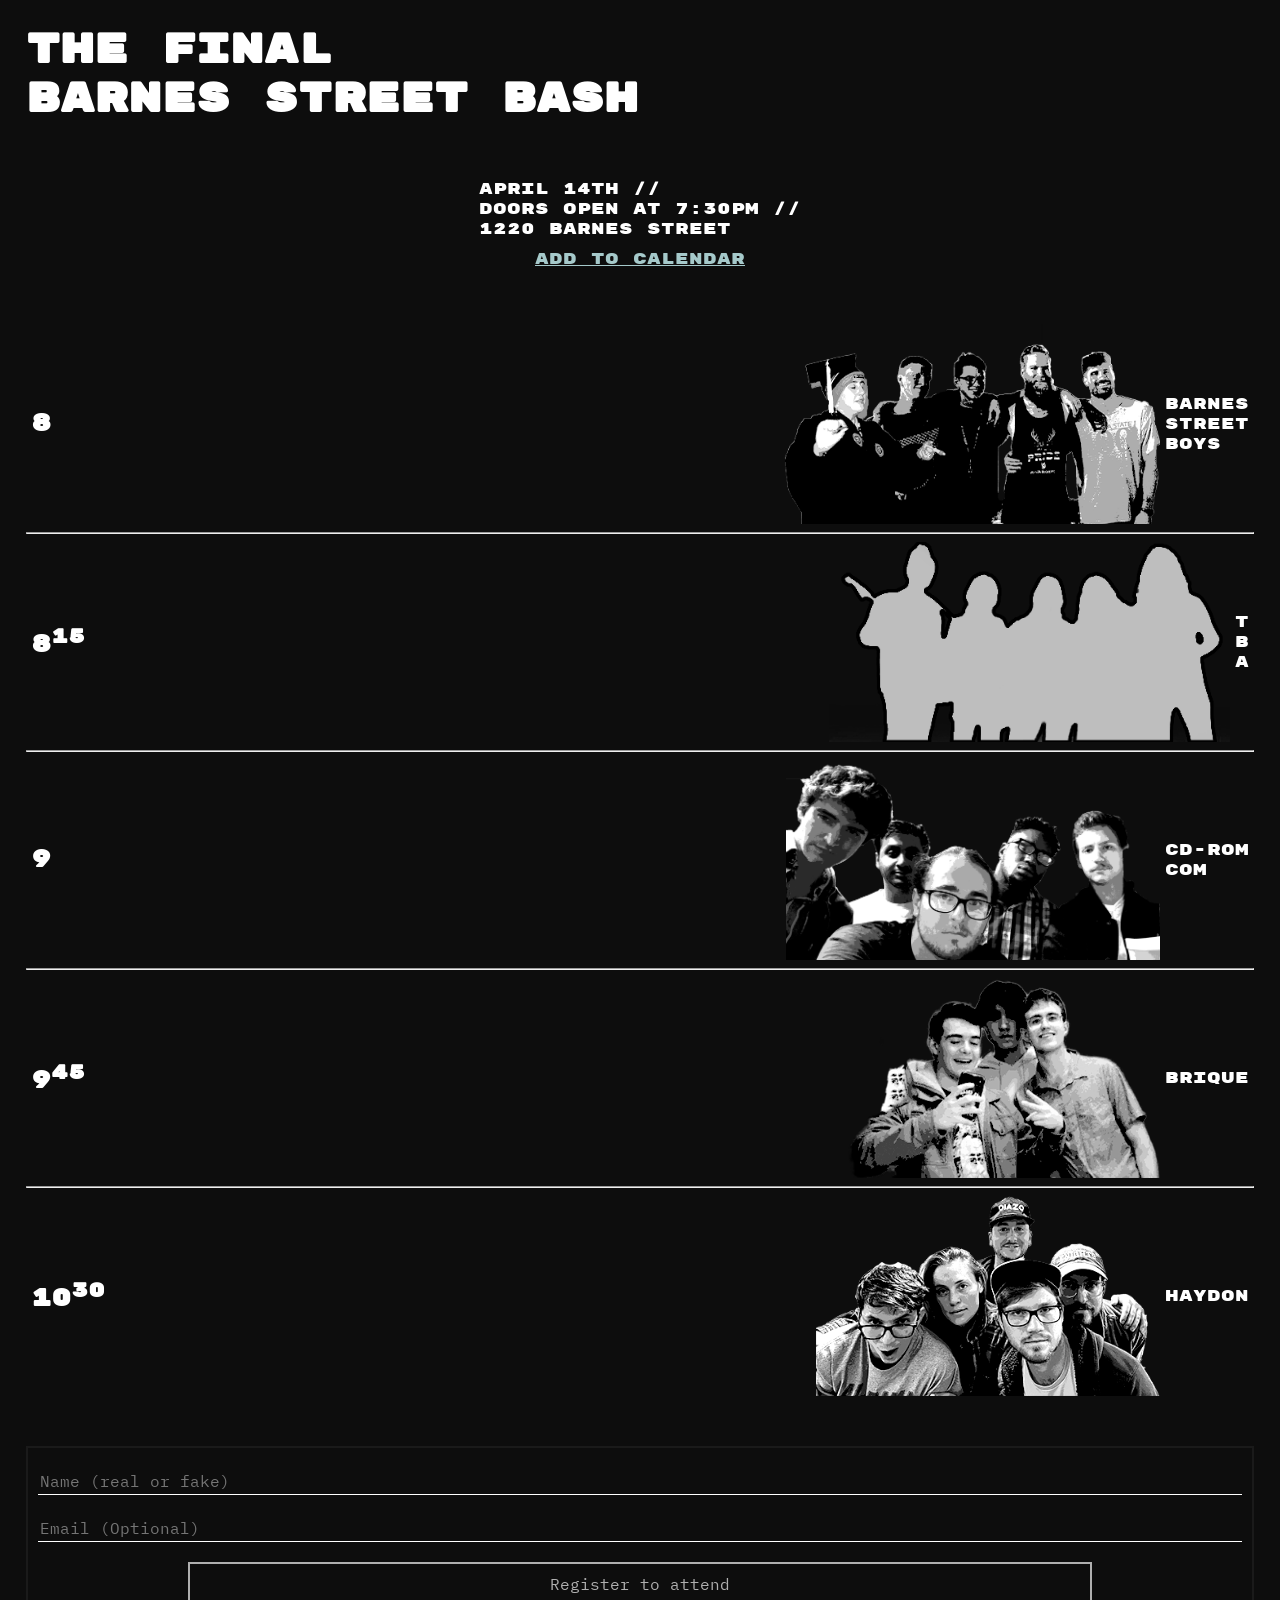
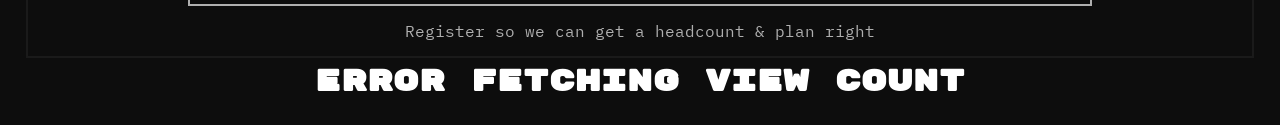
==== docs/index.html @ 0fb62753 "remove guests pane" ====
<html>
    <head>
        <link rel="stylesheet" href="index2.css">
        <meta name="viewport" content="width=device-width, initial-scale=1, maximum-scale=1"/>
        <meta property="og:title" content="Final Barnes Street Bash" />
        <meta property="og:description" content="Apr 14, 7:30PM" />
        <meta property="og:image" content="https://garrepi.dev/bstb3/res/og-image2.png" />
    </head>
    <body>
        <h1>
            The Final<br>
            Barnes Street Bash
        </h1>

        <div class="v-flex mt5">
            <p>April 14th //<br> Doors Open at 7:30pm //<br>1220 Barnes Street</p>
            <p><a href="./res/event.ics">Add to Calendar</a></p>
        </div>

        <div class="bands-list mt5">
            <div class="h-flex">
                <p class="band-time">8</p>
                <div class="band-card">
                    <img src="./res/band-images/bstb.png" alt="barnes street image">
                    <div class="v-flex">
                        <p>Barnes<br>Street<br>Boys</p>
                    </div>
                </div>
            </div>

            <hr class="dotted">


            <div class="h-flex">
                <p class="band-time">8<sup>15</sup></p>
                <div class="band-card">
                    <img src="./res/band-images/tba.png" alt="tba image">
                    <div class="v-flex">
                        <p>T<br>B<br>A</p>
                    </div>
                </div>
            </div>

            <hr class="dotted">

            <div class="h-flex">
                <p class="band-time">9</p>
                <div class="band-card">
                    <img src="./res/band-images/cd-rom-com.png" alt="cdromcom image">
                    <p>CD-ROM<br>COM</p>
                </div>
            </div>

            <hr class="dotted">

            <div class="h-flex">
                <p class="band-time">9<sup>45</sup></p>
                <div class="band-card">
                    <img src="./res/band-images/brique.png" alt="brique image">
                    <p>Brique</p>
                </div>
            </div>

            <hr class="dotted">

            <div class="h-flex">
                <p class="band-time">10<sup>30</sup></p>
                <div class="band-card">
                    <img src="./res/band-images/haydon.png" alt="haydon image">
                    <p>Haydon</p>
                </div>
            </div>
        </div>

        <div id="input-pane" class="v-flex mt5">
            <input class="w-100 text-input" type="text" id="name" name="name" onkeyup="poll_registration_status()" placeholder="Name (real or fake)">
            <input class="w-100 text-input" type="text" id="email" name="email" onkeyup="poll_registration_status()" placeholder="Email (Optional)">
            <input id="register-button" class="w-75 button" type="submit" value="Register to attend" onClick="register()">
            <p>Register so we can get a headcount &amp; plan right</p>
        </div>

        <h2 id="view-count" class="w-100"></h2>
        <script src="index.js"></script> 
    </body>
</html>
---- docs/index2.css ----
:root {
    --fake-black: hsl(0, 0%, 5%);
    --blue: #A5C9CA;
    --red: #cd5c5c;
    --white: #afafaf;
    --clear: rgba(0, 0, 0, 0);
    --form-bg: hsl(0, 0%, 14%);
    --form-border: hsl(0, 0%, 10%);
}

@font-face {
  font-family: "RubikMonoOne-Regular";
  src: url('./res/RubikMonoOne-Regular.ttf') format('truetype');
}
@font-face {
  font-family: "IBM Plex Mono";
  src: url('./res/IBMPlexMono-Regular.ttf') format('truetype');
}

.mt5 {
    margin-top: 50px;
}
.h-flex {
    display: flex;
    flex-direction: row;
    align-items: center;
    justify-content: space-between;
    flex-wrap: wrap;
}
.v-flex {
    display: flex;
    flex-direction: column;
    align-items: center;
    justify-content: space-between;
}
.w-100 {
    width: 100%;
}
.w-75 {
    width: 75%;
}
.m1 {
    margin: 1%;
}
ul {
    list-style: none;
}
p {
    margin: 5px;
    font-size: 1em;
    font-family: 'RubikMonoOne-Regular', sans-serif;
    overflow: hidden;
}
.disclaimer {
    margin-top: 25px;
    font-family: 'IBM Plex Mono', monospace;
    color: var(--red);
}
a {
    color: var(--blue);
}
h1 {
    font-size: 2.5em;
    font-weight: regular;
    font-family: 'RubikMonoOne-Regular', sans-serif;
}
h2 {
    text-align: center;
    font-size: 1.875em;
    font-style: bold;
    font-family: 'RubikMonoOne-Regular', sans-serif;
}
h3 {
    text-align: center;
    font-weight: normal;
    font-family: "IBM Plex Mono", monospace;
}
.divider {
    border: 1px white;
}

.band-card {
    display: flex;
    align-items: center;
    justify-content: flex-end;
}
.band-card img {
    height: min(20vw, 200px);
}
.band-time {
    font-weight: bold;
    font-size: 1.5em;
}

#guest-count {
    margin-bottom: 0px;
}

#view-count {
    margin-top: 5px;
}

body {
    font-size: 100%;
    font-family: sans-serif;
    background-color: var(--fake-black);
    color: white;
    margin: 2%;
}
.button {
    font-family: "IBM Plex Mono", monospace;
    text-align: center;
    font-size: 1em;
    margin: 10px;
    padding: 10px;
    border: 2px solid var(--white);
    color: var(--white);
    background: var(--clear);
}

#input-pane {
    border: 2px solid var(--form-border);
    padding: 10px;
}
#input-pane p {
    font-family: "IBM Plex Mono", monospace;
    color: var(--white);
}

.text-input {
    font-size: 1em;
    line-height: 1.5;
    color: var(--white);
    background: var(--clear);
    margin: 10px 0px 10px 0px;
    font-family: "IBM Plex Mono", monospace;
    border-top-style: hidden;
    border-right-style: hidden;
    border-left-style: hidden;
    border-bottom-style: groove;
    border-bottom: solid white 1px;
    border-radius: 0;
}

.checkbox {
    font-family: "IBM Plex Mono", monospace;
}
.guests-grid {
    display: grid;
    grid-template-columns: repeat(3, minmax(0, 1fr) );
}
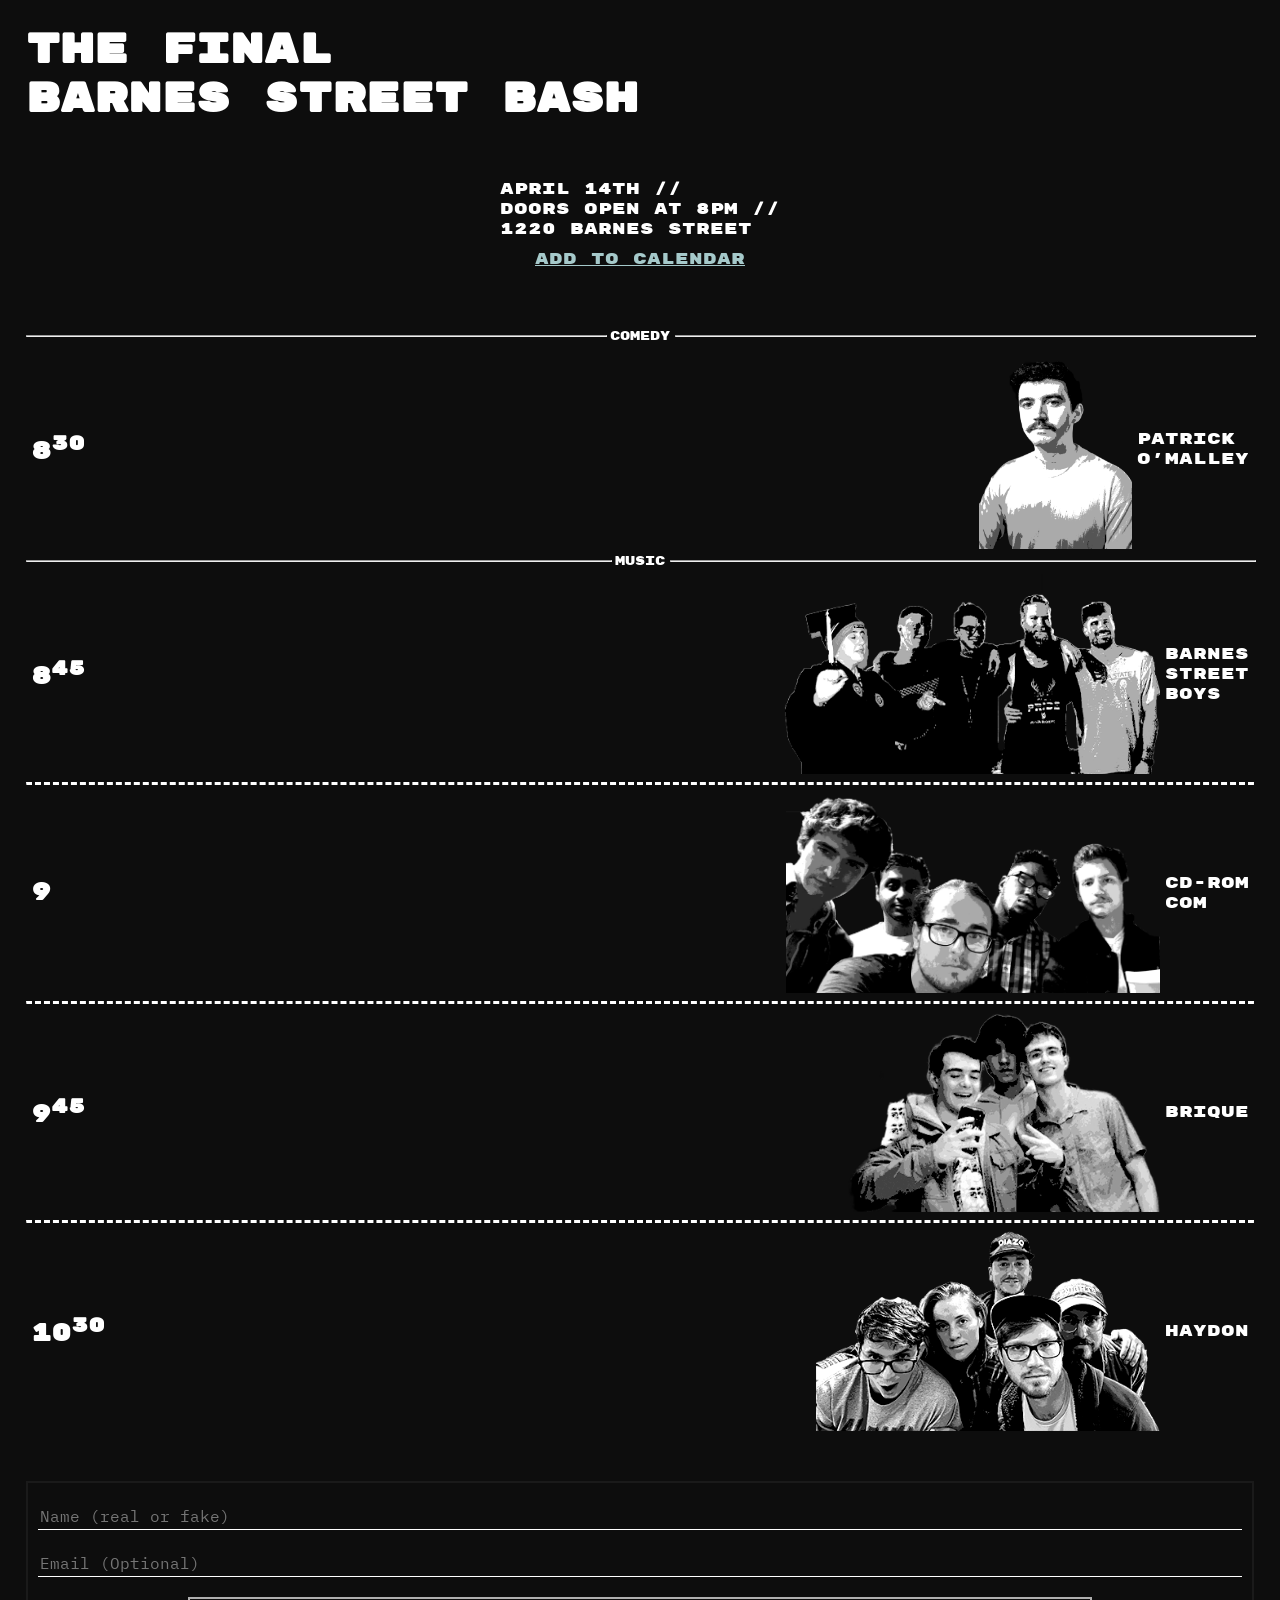
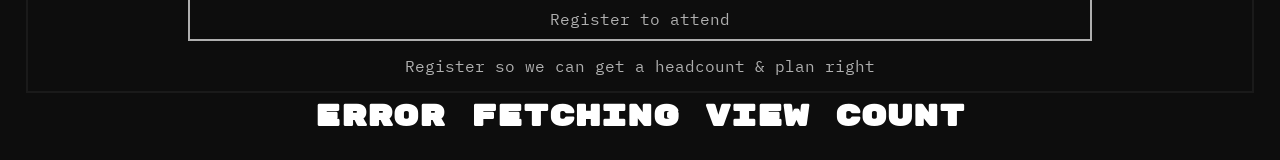
==== commit 3f4f2d79: "add patrick to the website" ====
--- a/docs/index.html
+++ b/docs/index.html
@@ -1,10 +1,10 @@
 <html>
     <head>
-        <link rel="stylesheet" href="index2.css">
+        <link rel="stylesheet" href="index3.css">
         <meta name="viewport" content="width=device-width, initial-scale=1, maximum-scale=1"/>
         <meta property="og:title" content="Final Barnes Street Bash" />
-        <meta property="og:description" content="Apr 14, 7:30PM" />
-        <meta property="og:image" content="https://garrepi.dev/bstb3/res/og-image2.png" />
+        <meta property="og:description" content="Apr 14, 8PM" />
+        <meta property="og:image" content="https://garrepi.dev/bstb3/res/og-image3.png" />
     </head>
     <body>
         <h1>
@@ -13,30 +13,37 @@
         </h1>
 
         <div class="v-flex mt5">
-            <p>April 14th //<br> Doors Open at 7:30pm //<br>1220 Barnes Street</p>
+            <p>April 14th //<br> Doors Open at 8pm //<br>1220 Barnes Street</p>
             <p><a href="./res/event.ics">Add to Calendar</a></p>
         </div>
 
-        <div class="bands-list mt5">
+        <div class="mt5">
+            <div class="section-header">
+                <hr>
+                <p>Comedy</p>
+                <hr>
+            </div>
             <div class="h-flex">
-                <p class="band-time">8</p>
+                <p class="band-time">8<sup>30</sup></p>
+               <div class="band-card">
+                   <img src="./res/band-images/patrick.png" alt="patrick image">
+                   <div class="v-flex">
+                       <p>Patrick<br>O'Malley</p>
+                   </div>
+               </div>
+            </div>
+
+            <div class="section-header">
+                <hr>
+                <p>Music</p>
+                <hr>
+            </div>
+            <div class="h-flex">
+                <p class="band-time">8<sup>45</sup></p>
                 <div class="band-card">
                     <img src="./res/band-images/bstb.png" alt="barnes street image">
                     <div class="v-flex">
                         <p>Barnes<br>Street<br>Boys</p>
-                    </div>
-                </div>
-            </div>
-
-            <hr class="dotted">
-
-
-            <div class="h-flex">
-                <p class="band-time">8<sup>15</sup></p>
-                <div class="band-card">
-                    <img src="./res/band-images/tba.png" alt="tba image">
-                    <div class="v-flex">
-                        <p>T<br>B<br>A</p>
                     </div>
                 </div>
             </div>
--- a/docs/index3.css
+++ b/docs/index3.css
@@ -0,0 +1,167 @@
+:root {
+    --fake-black: hsl(0, 0%, 5%);
+    --blue: #A5C9CA;
+    --red: #cd5c5c;
+    --white: #afafaf;
+    --clear: rgba(0, 0, 0, 0);
+    --form-bg: hsl(0, 0%, 14%);
+    --form-border: hsl(0, 0%, 10%);
+}
+
+@font-face {
+  font-family: "RubikMonoOne-Regular";
+  src: url('./res/RubikMonoOne-Regular.ttf') format('truetype');
+}
+@font-face {
+  font-family: "IBM Plex Mono";
+  src: url('./res/IBMPlexMono-Regular.ttf') format('truetype');
+}
+
+.mt5 {
+    margin-top: 50px;
+}
+.h-flex {
+    display: flex;
+    flex-direction: row;
+    align-items: center;
+    justify-content: space-between;
+    flex-wrap: wrap;
+}
+.v-flex {
+    display: flex;
+    flex-direction: column;
+    align-items: center;
+    justify-content: space-between;
+}
+.w-100 {
+    width: 100%;
+}
+.w-75 {
+    width: 75%;
+}
+.m1 {
+    margin: 1%;
+}
+ul {
+    list-style: none;
+}
+p {
+    margin: 5px;
+    font-size: 1em;
+    font-family: 'RubikMonoOne-Regular', sans-serif;
+    overflow: hidden;
+}
+.disclaimer {
+    margin-top: 25px;
+    font-family: 'IBM Plex Mono', monospace;
+    color: var(--red);
+}
+a {
+    color: var(--blue);
+}
+h1 {
+    font-size: 2.5em;
+    font-weight: regular;
+    font-family: 'RubikMonoOne-Regular', sans-serif;
+}
+h2 {
+    text-align: center;
+    font-size: 1.875em;
+    font-style: bold;
+    font-family: 'RubikMonoOne-Regular', sans-serif;
+}
+h3 {
+    text-align: center;
+    font-weight: normal;
+    font-family: "IBM Plex Mono", monospace;
+}
+.divider {
+    border: 1px white;
+}
+
+.band-card {
+    display: flex;
+    align-items: center;
+    justify-content: flex-end;
+}
+.band-card img {
+    height: min(20vw, 200px);
+}
+.band-time {
+    font-weight: bold;
+    font-size: 1.5em;
+}
+
+#guest-count {
+    margin-bottom: 0px;
+}
+
+#view-count {
+    margin-top: 5px;
+}
+
+body {
+    font-size: 100%;
+    font-family: sans-serif;
+    background-color: var(--fake-black);
+    color: white;
+    margin: 2%;
+}
+.button {
+    font-family: "IBM Plex Mono", monospace;
+    text-align: center;
+    font-size: 1em;
+    margin: 10px;
+    padding: 10px;
+    border: 2px solid var(--white);
+    color: var(--white);
+    background: var(--clear);
+}
+
+#input-pane {
+    border: 2px solid var(--form-border);
+    padding: 10px;
+}
+#input-pane p {
+    font-family: "IBM Plex Mono", monospace;
+    color: var(--white);
+}
+
+.text-input {
+    font-size: 1em;
+    line-height: 1.5;
+    color: var(--white);
+    background: var(--clear);
+    margin: 10px 0px 10px 0px;
+    font-family: "IBM Plex Mono", monospace;
+    border-top-style: hidden;
+    border-right-style: hidden;
+    border-left-style: hidden;
+    border-bottom-style: groove;
+    border-bottom: solid white 1px;
+    border-radius: 0;
+}
+
+.checkbox {
+    font-family: "IBM Plex Mono", monospace;
+}
+.guests-grid {
+    display: grid;
+    grid-template-columns: repeat(3, minmax(0, 1fr) );
+}
+.section-header {
+    display: grid;
+    grid-template-columns: 1fr auto 1fr;
+    align-items: center;
+}
+.section-header hr {
+    width: 100%;
+}
+.section-header p {
+    font-size: 12px;
+}
+
+.dotted {
+    border-top: dashed;
+    border-bottom: none;
+}
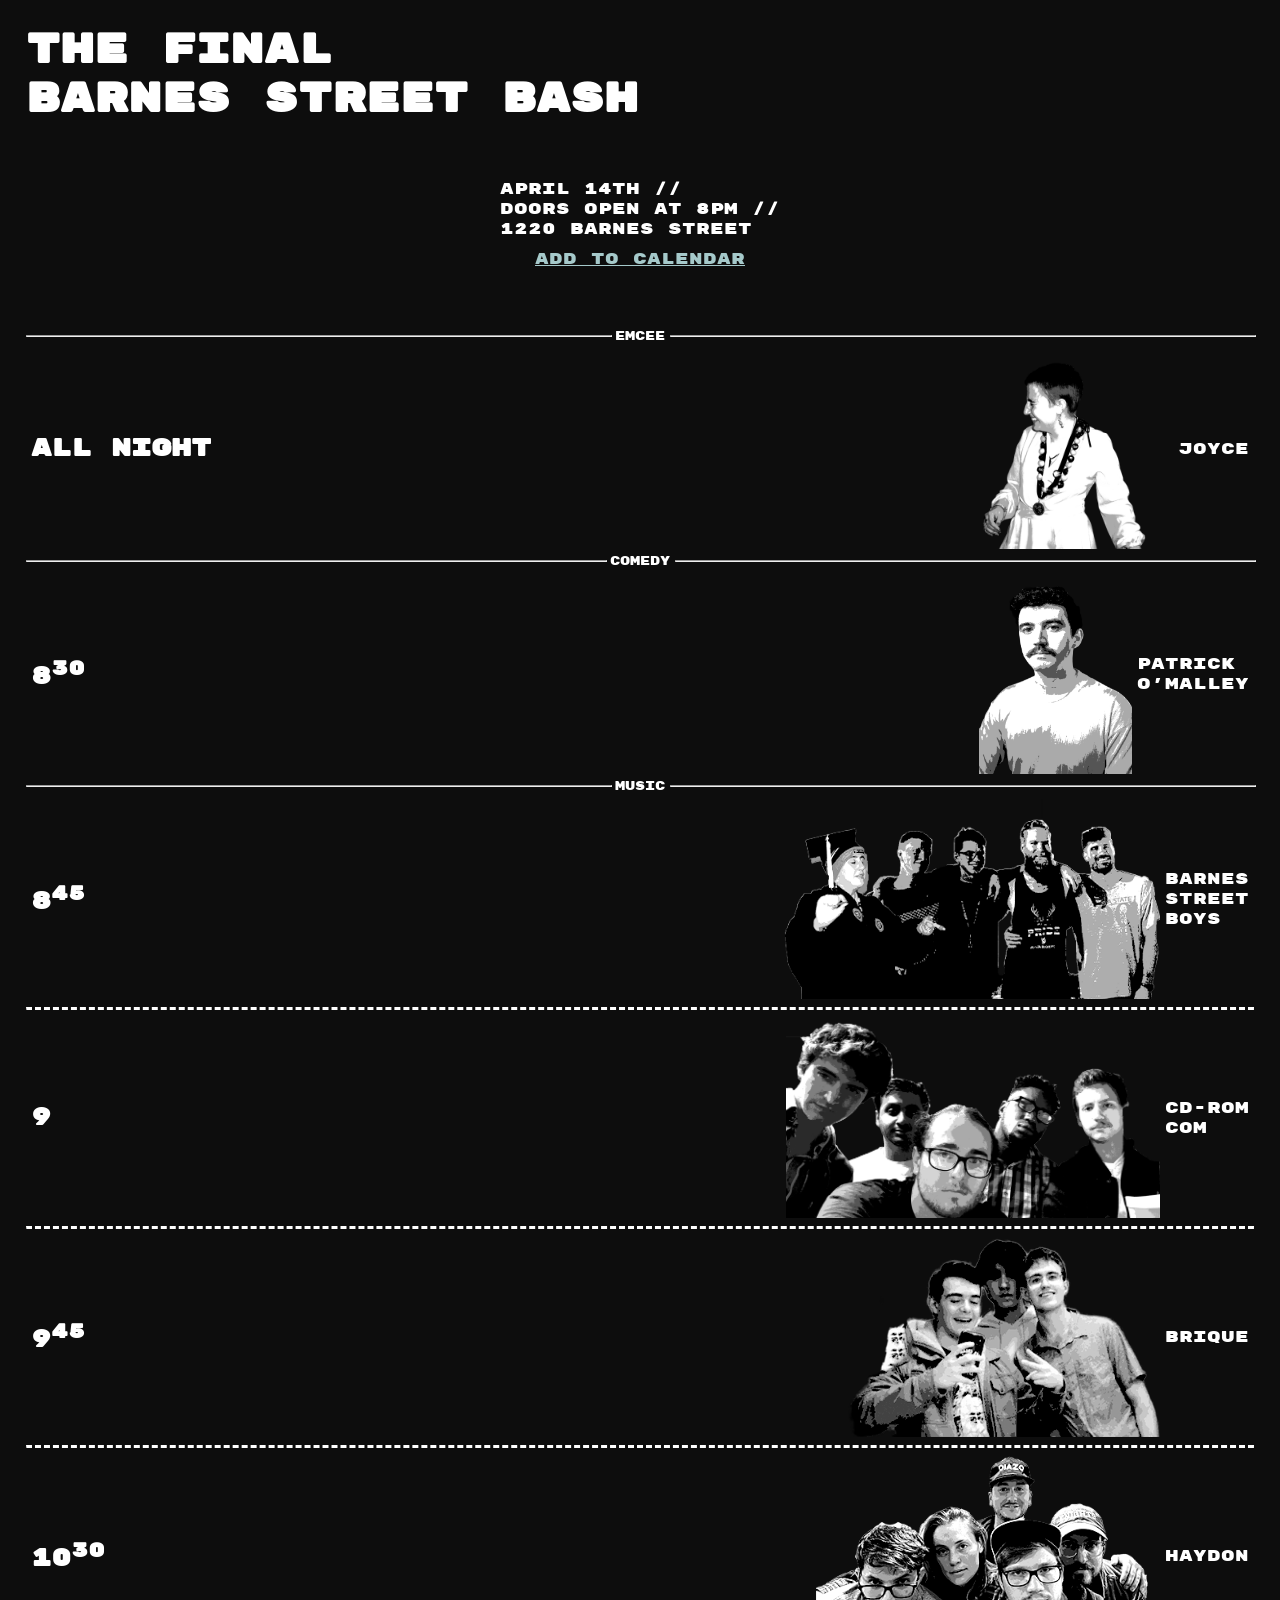
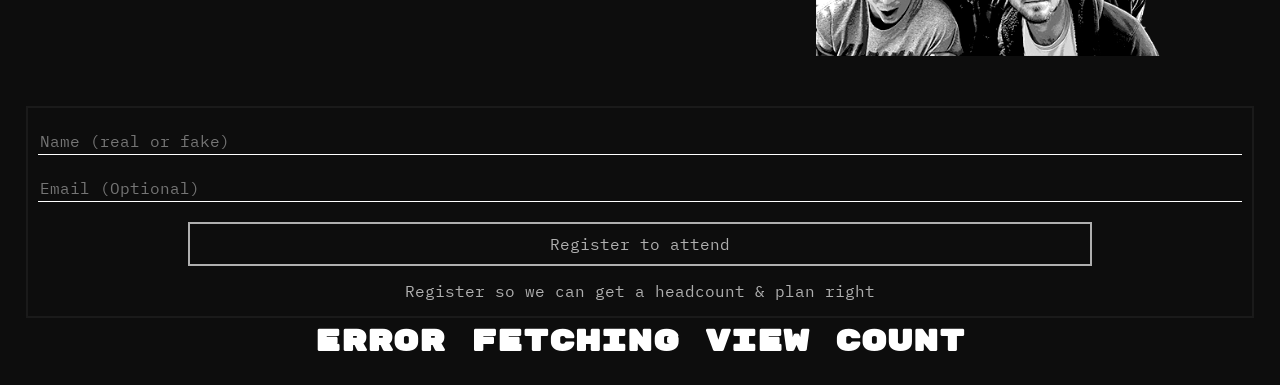
==== commit eb86f26a: "add joyce in" ====
--- a/docs/index.html
+++ b/docs/index.html
@@ -18,6 +18,21 @@
         </div>
 
         <div class="mt5">
+            <div class="section-header">
+                <hr>
+                <p>EMCEE</p>
+                <hr>
+            </div>
+            <div class="h-flex">
+                <p class="band-time">All night</p>
+               <div class="band-card">
+                   <img src="./res/band-images/joyce.png" alt="joyce image">
+                   <div class="v-flex">
+                       <p>Joyce</p>
+                   </div>
+               </div>
+            </div>
+
             <div class="section-header">
                 <hr>
                 <p>Comedy</p>
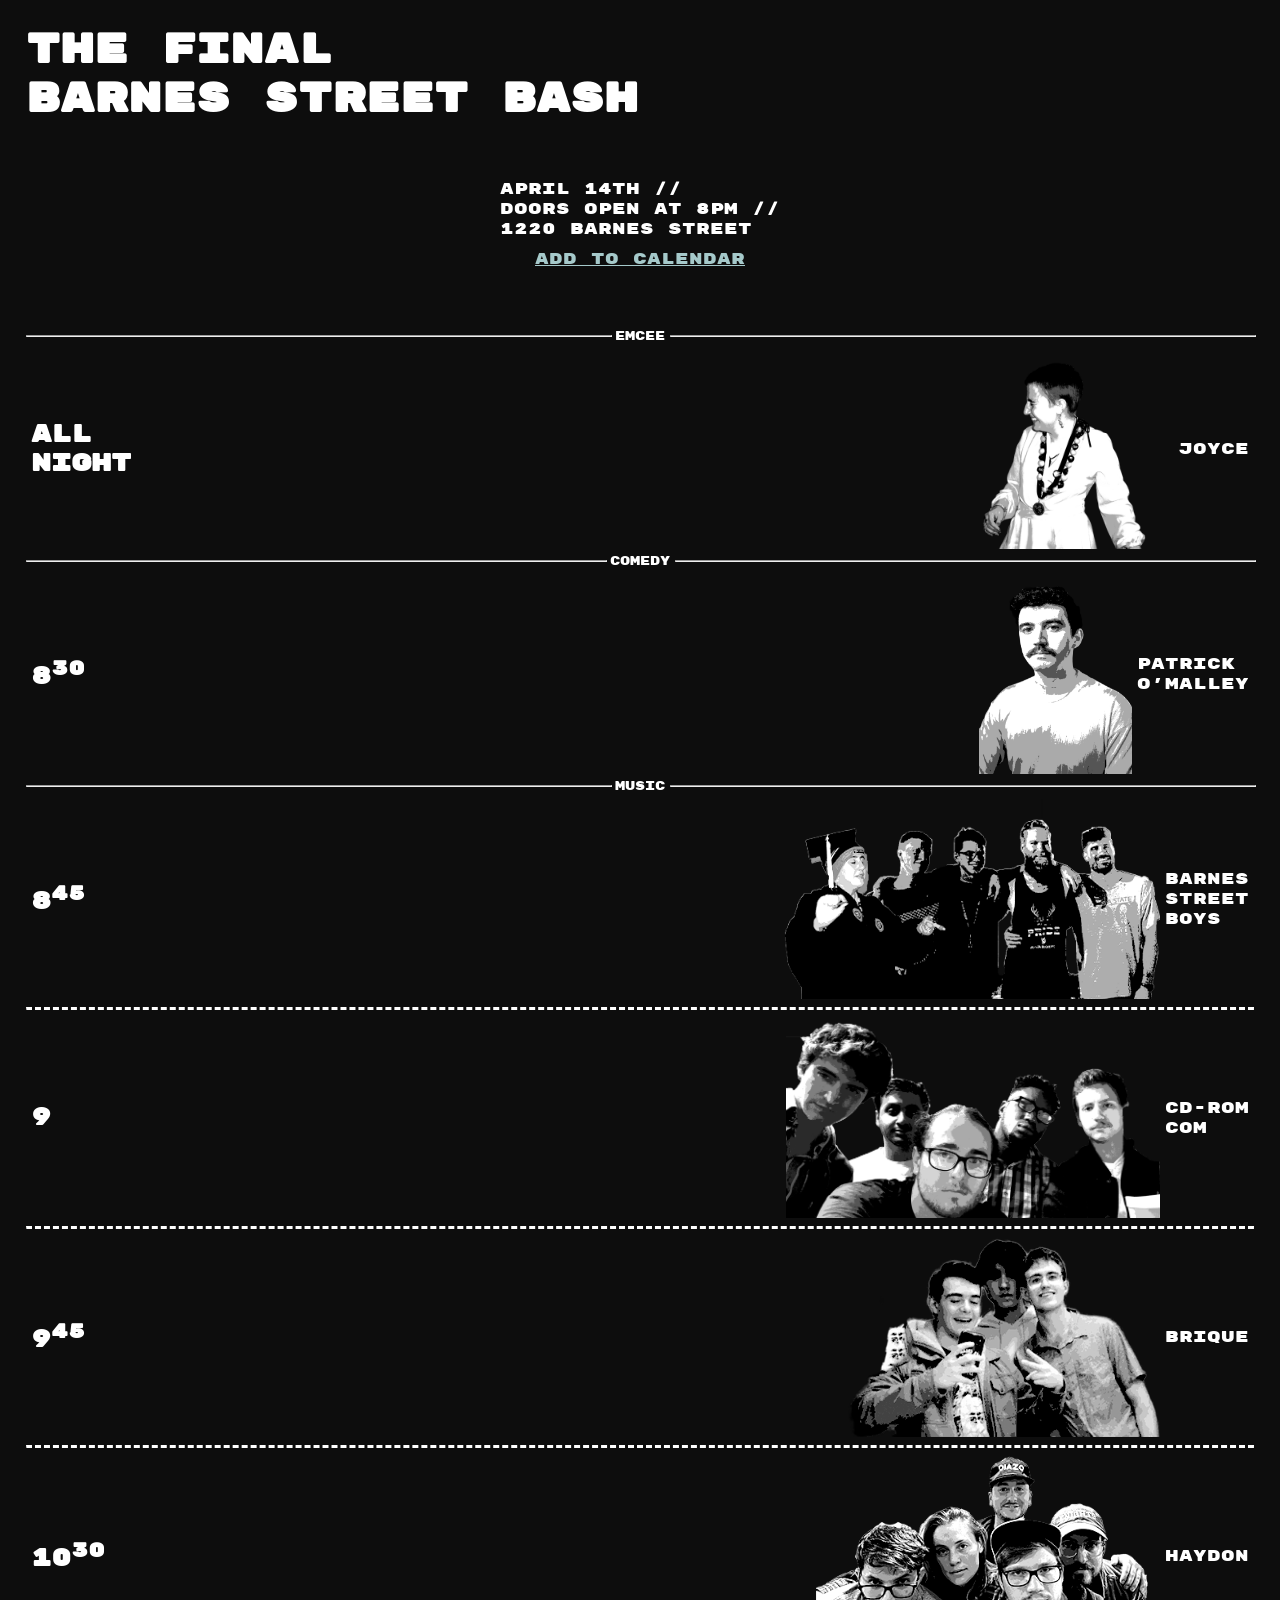
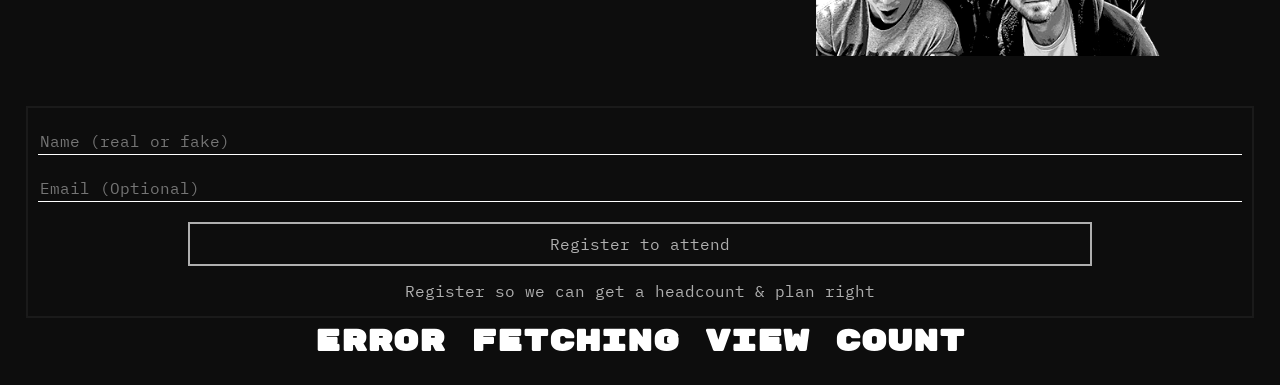
==== commit 85967dc8: "add br to all night" ====
--- a/docs/index.html
+++ b/docs/index.html
@@ -24,7 +24,7 @@
                 <hr>
             </div>
             <div class="h-flex">
-                <p class="band-time">All night</p>
+                <p class="band-time">All<br>night</p>
                <div class="band-card">
                    <img src="./res/band-images/joyce.png" alt="joyce image">
                    <div class="v-flex">
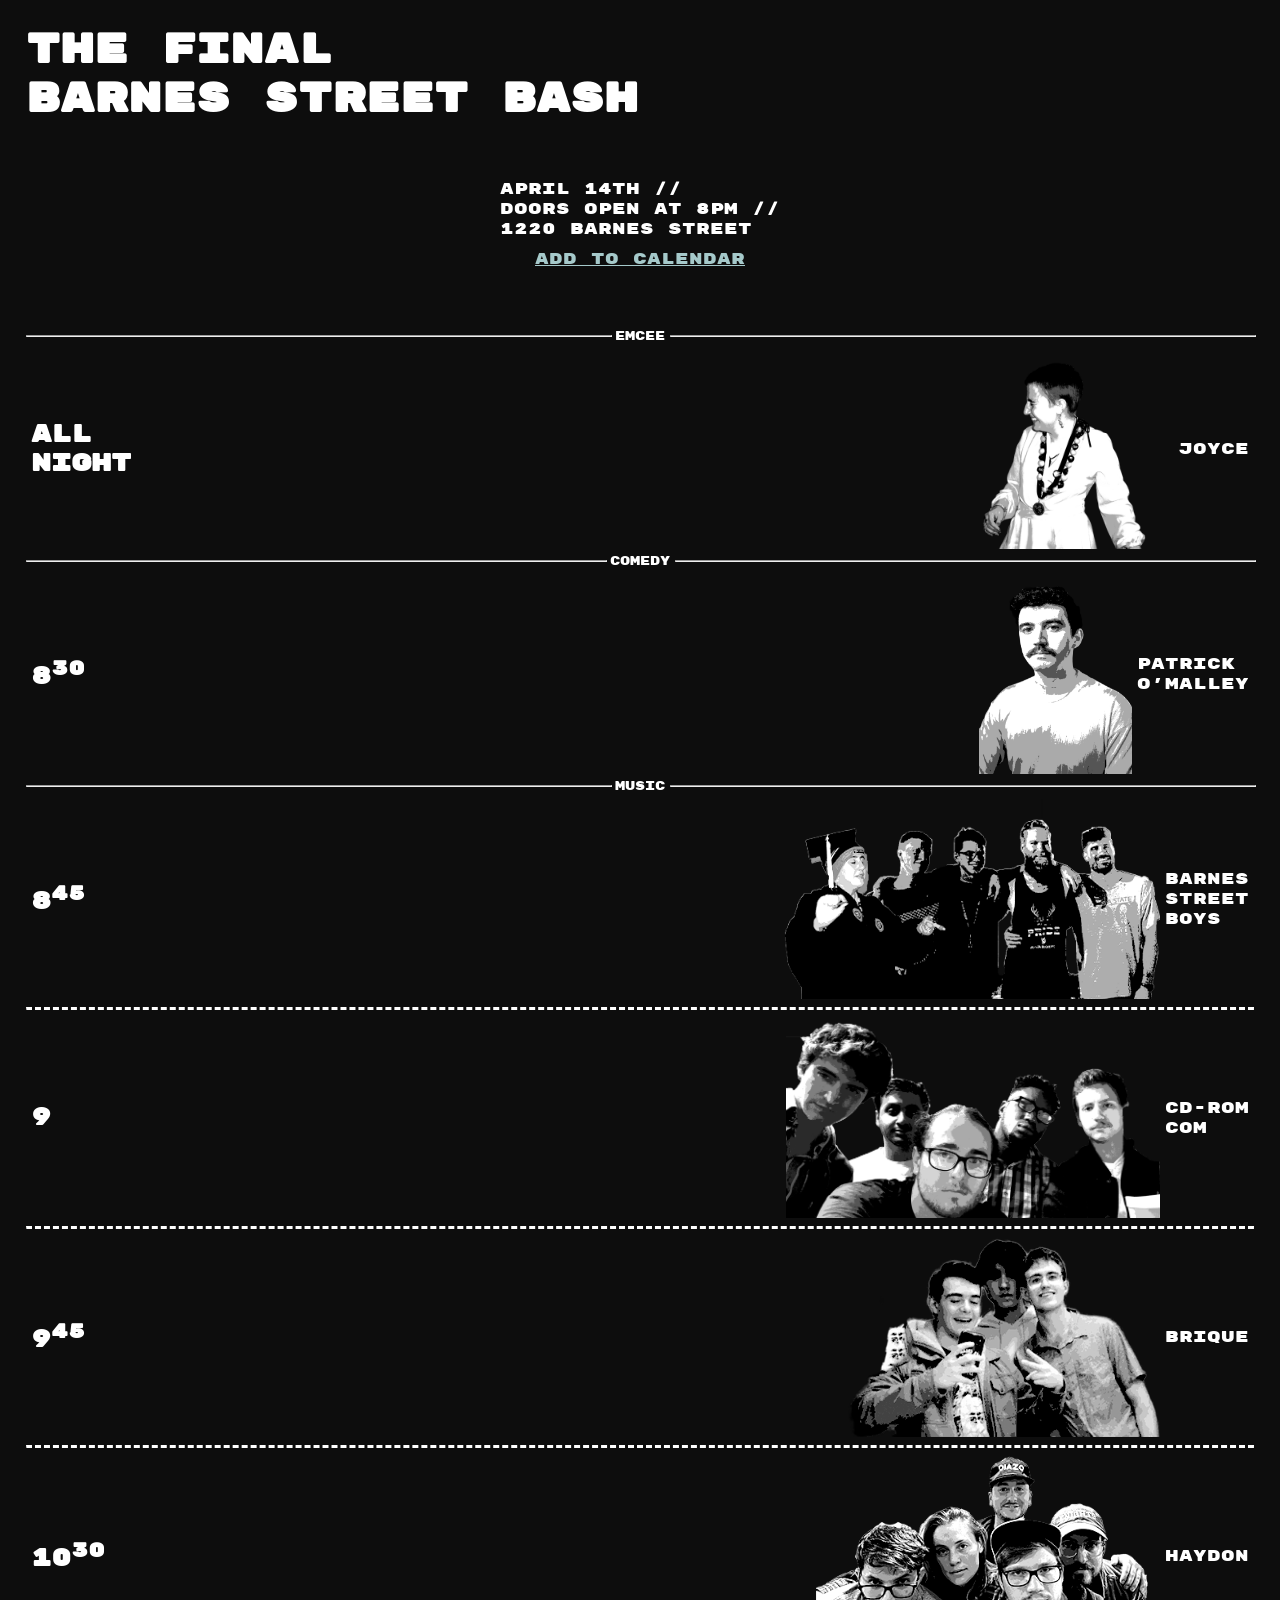
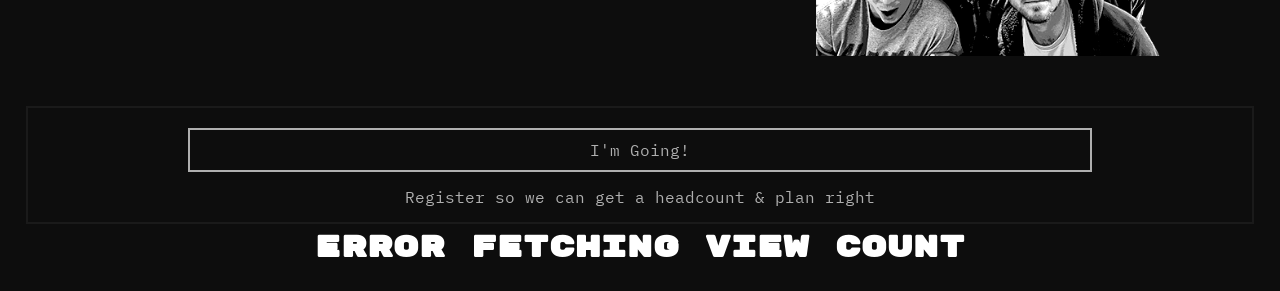
==== commit 7146a282: "remove name reg system" ====
--- a/docs/index.html
+++ b/docs/index.html
@@ -95,9 +95,7 @@
         </div>
 
         <div id="input-pane" class="v-flex mt5">
-            <input class="w-100 text-input" type="text" id="name" name="name" onkeyup="poll_registration_status()" placeholder="Name (real or fake)">
-            <input class="w-100 text-input" type="text" id="email" name="email" onkeyup="poll_registration_status()" placeholder="Email (Optional)">
-            <input id="register-button" class="w-75 button" type="submit" value="Register to attend" onClick="register()">
+            <input id="register-button" class="w-75 button" type="submit" value="I'm Going!" onClick="register()">
             <p>Register so we can get a headcount &amp; plan right</p>
         </div>
 
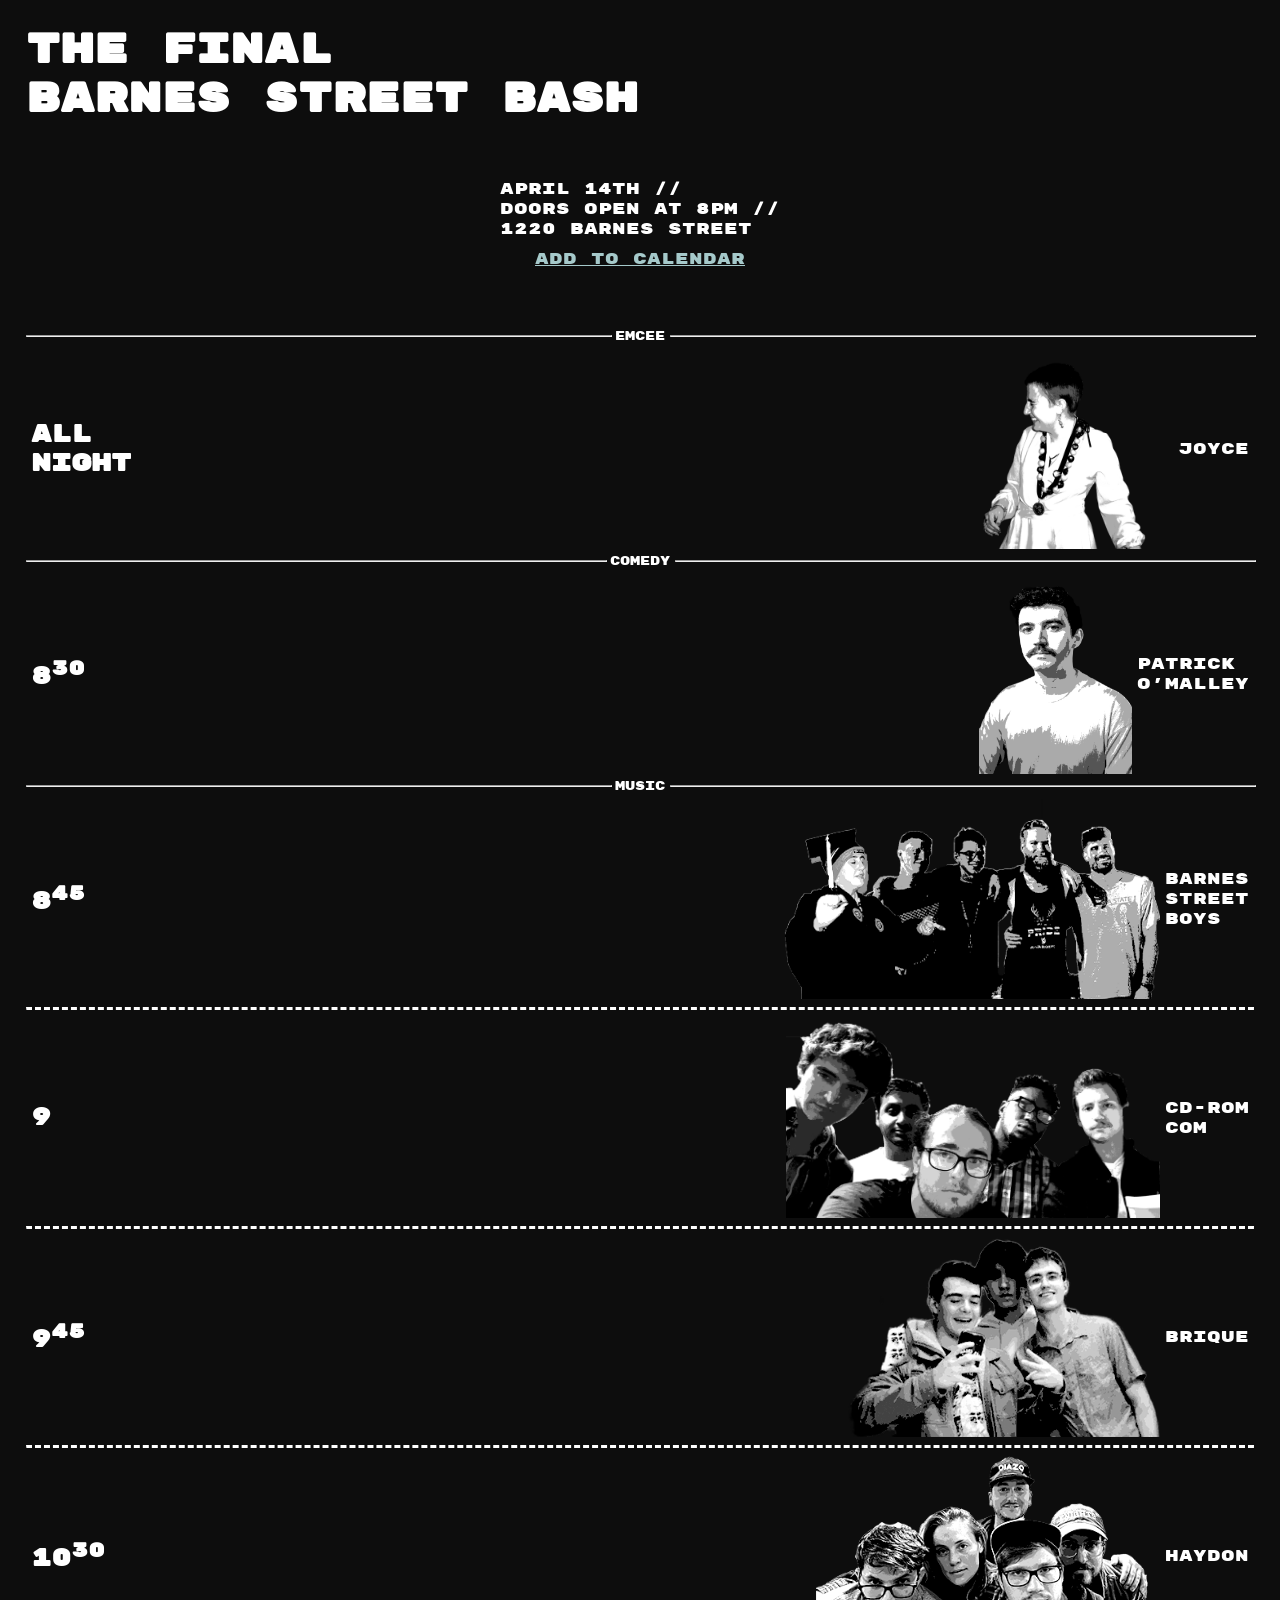
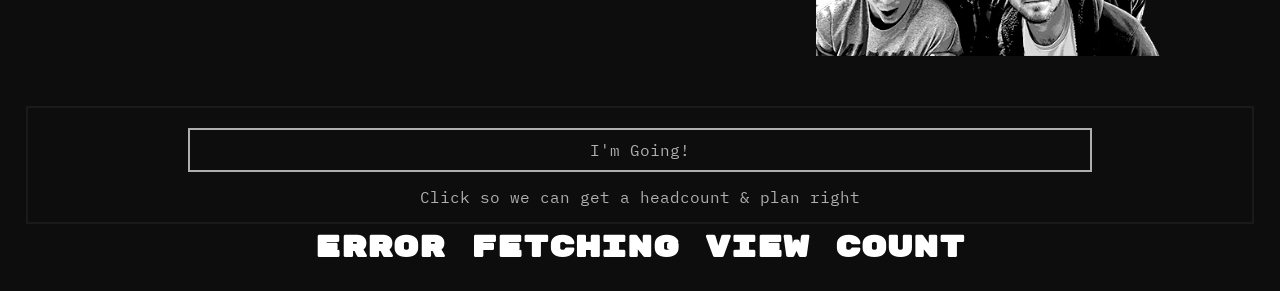
==== commit e8201b97: "change to click" ====
--- a/docs/index.html
+++ b/docs/index.html
@@ -96,7 +96,7 @@
 
         <div id="input-pane" class="v-flex mt5">
             <input id="register-button" class="w-75 button" type="submit" value="I'm Going!" onClick="register()">
-            <p>Register so we can get a headcount &amp; plan right</p>
+            <p>Click so we can get a headcount &amp; plan right</p>
         </div>
 
         <h2 id="view-count" class="w-100"></h2>
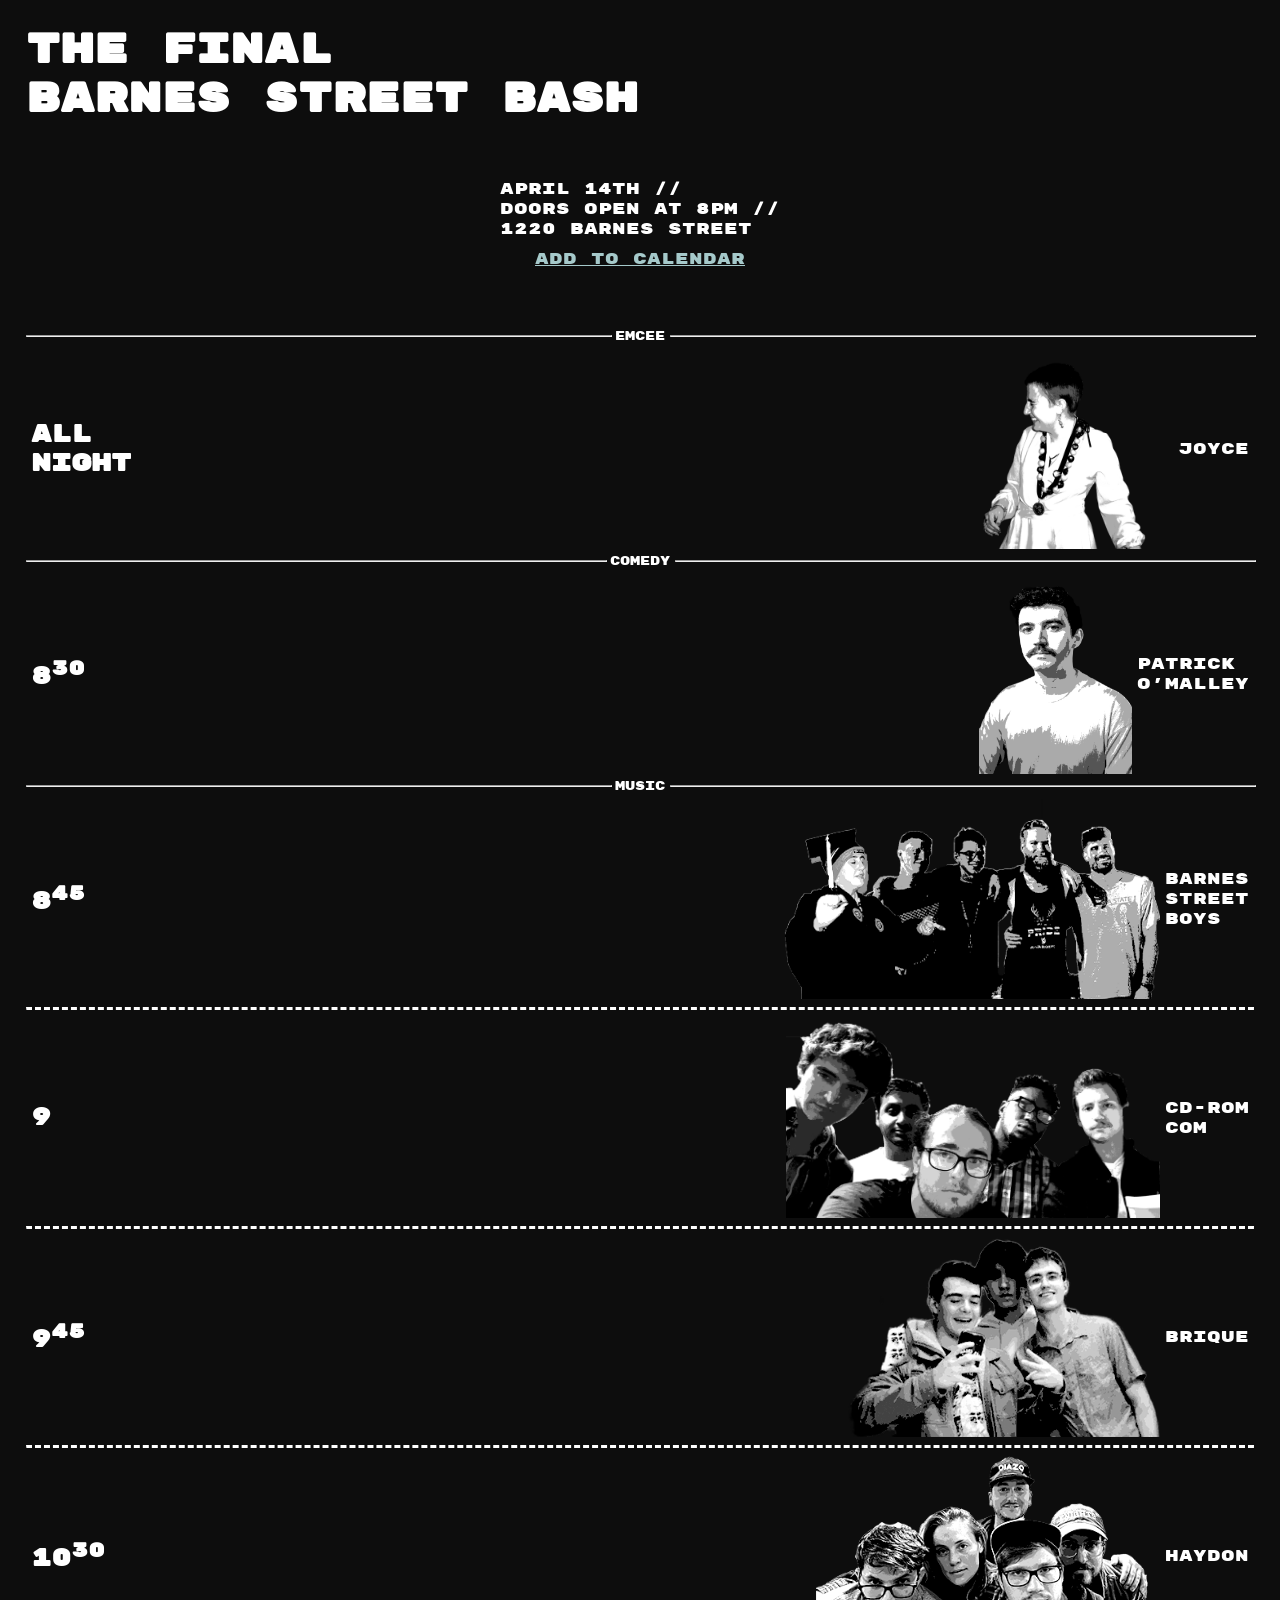
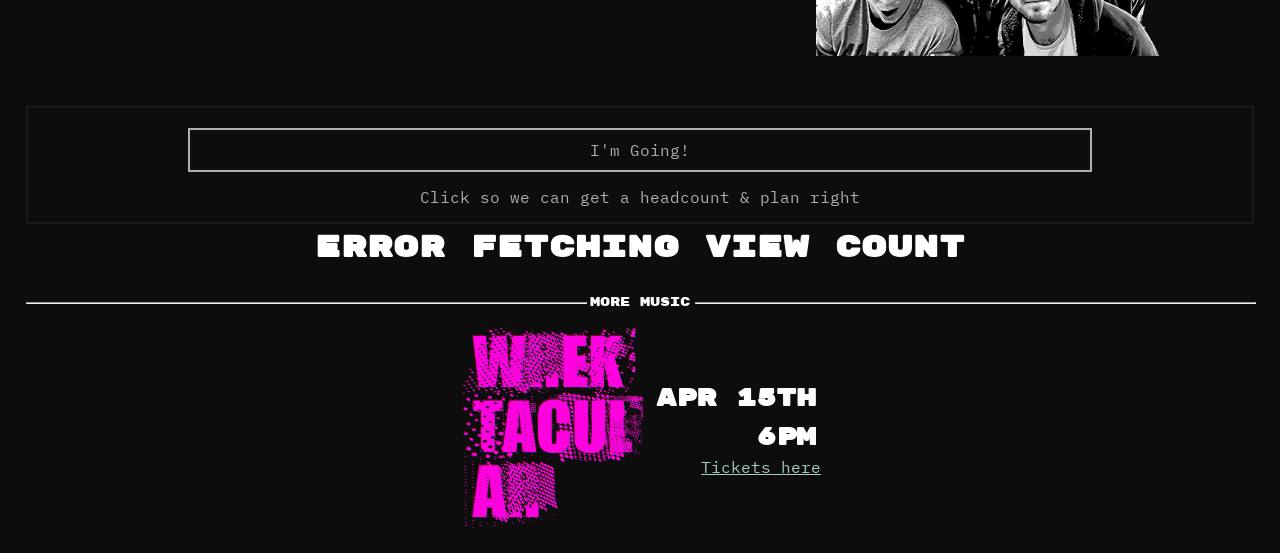
==== commit 85c5934e: "add WREKtacular" ====
--- a/docs/index.html
+++ b/docs/index.html
@@ -101,5 +101,24 @@
 
         <h2 id="view-count" class="w-100"></h2>
         <script src="index.js"></script> 
+
+        <div class="section-header">
+            <hr>
+            <p>More Music</p>
+            <hr>
+        </div>
+         <div class="h-flex m1" style="justify-content: center;">
+            <div class="band-card">
+                <img src="./res/band-images/wrektacular.png" alt="wrek image">
+             <div class="v-flex" style="align-items: end;">
+                <p class="band-time">Apr 15th</p>
+                <p class="band-time">6PM</sup></p>
+                <a href="https://zhu527.wixsite.com/wrektacular" style="font-family: 'IBM Plex Mono', monospace;">Tickets here</a>
+    
+             </div>
+            </div>
+        </div>
+
+
     </body>
 </html>
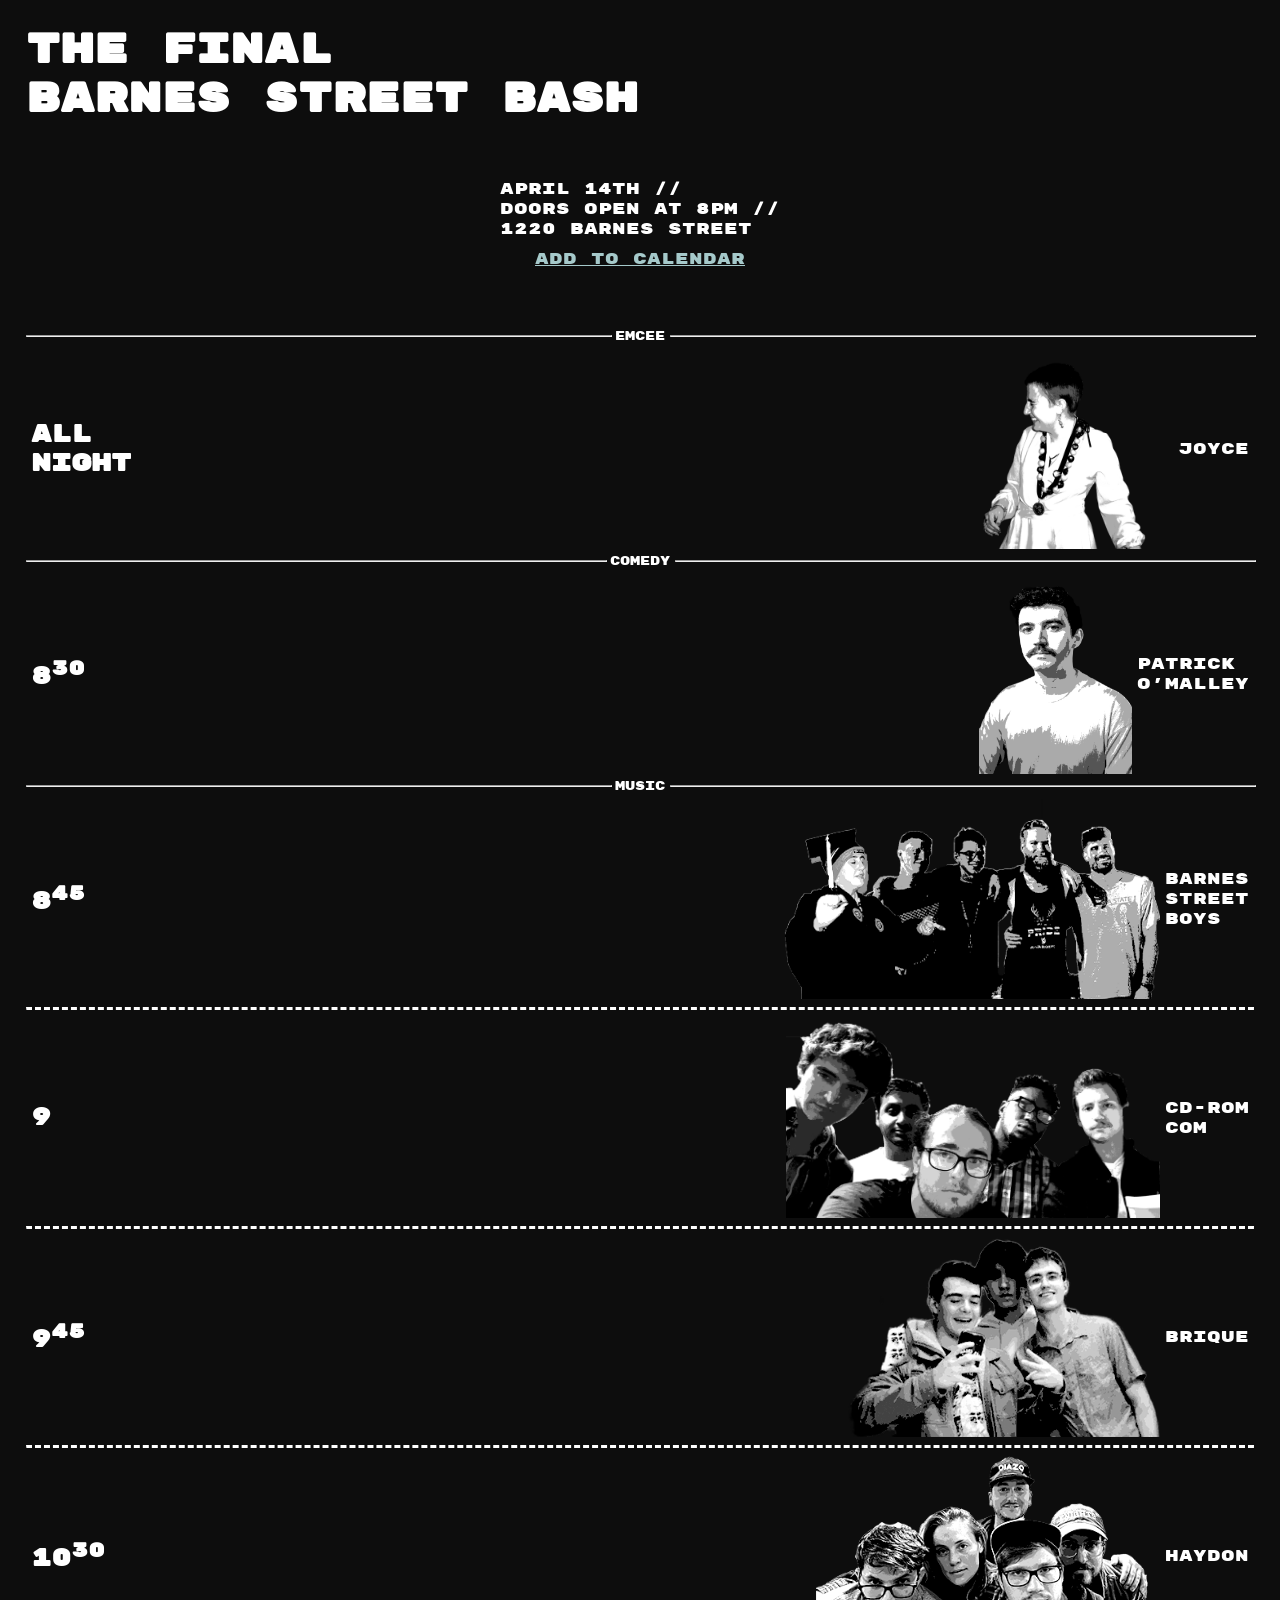
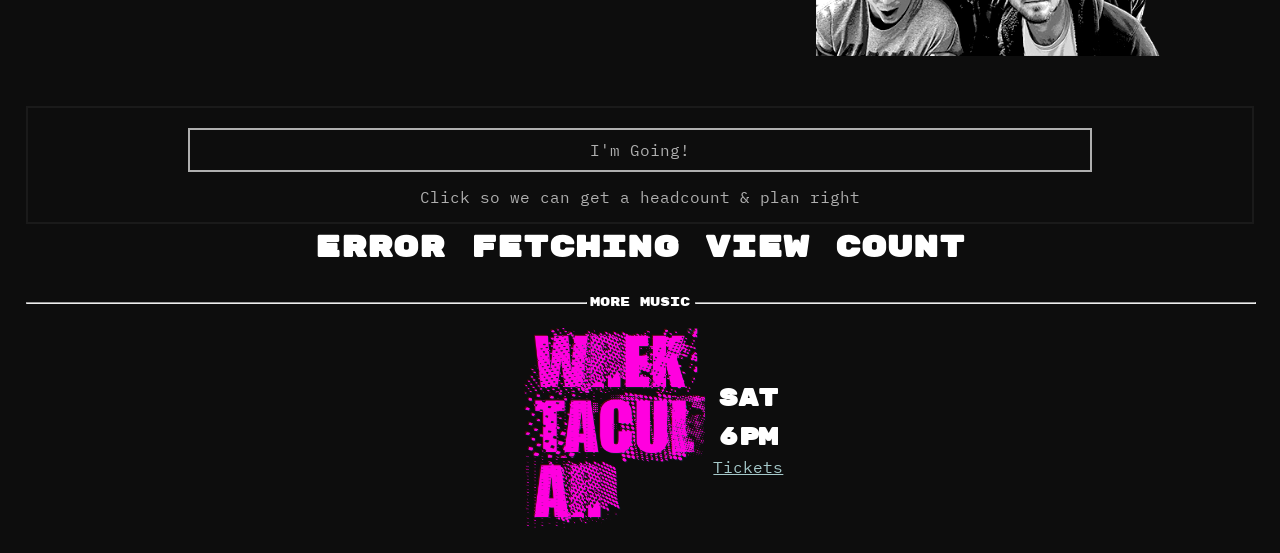
==== commit ade19f3d: "fix wrektacular CSS" ====
--- a/docs/index.html
+++ b/docs/index.html
@@ -107,14 +107,13 @@
             <p>More Music</p>
             <hr>
         </div>
-         <div class="h-flex m1" style="justify-content: center;">
+         <div class="h-flex m1 w-100" style="justify-content: center;">
             <div class="band-card">
                 <img src="./res/band-images/wrektacular.png" alt="wrek image">
              <div class="v-flex" style="align-items: end;">
-                <p class="band-time">Apr 15th</p>
-                <p class="band-time">6PM</sup></p>
-                <a href="https://zhu527.wixsite.com/wrektacular" style="font-family: 'IBM Plex Mono', monospace;">Tickets here</a>
-    
+                <p class="band-time">Sat</p>
+                <p class="band-time">6PM</p>
+                    <a href="https://zhu527.wixsite.com/wrektacular" style="font-family: 'IBM Plex Mono', monospace;">Tickets</a>
              </div>
             </div>
         </div>
